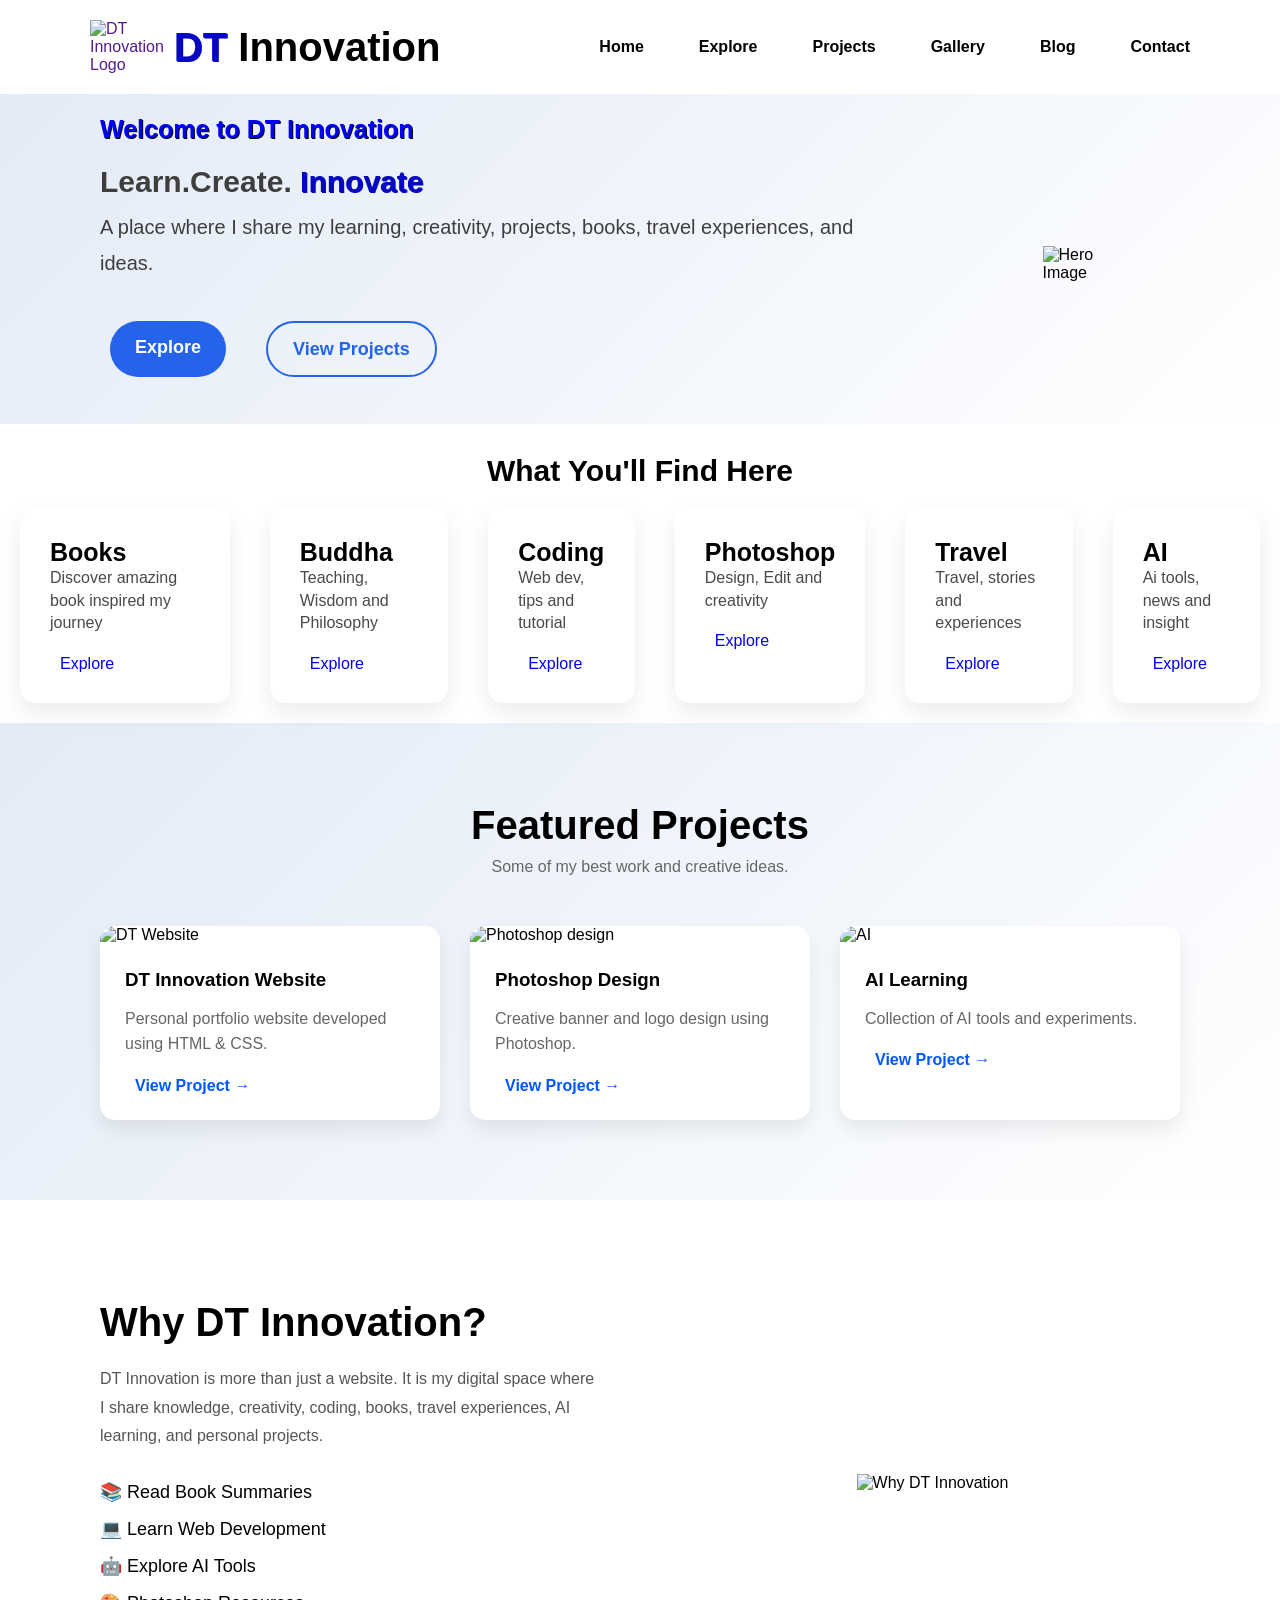
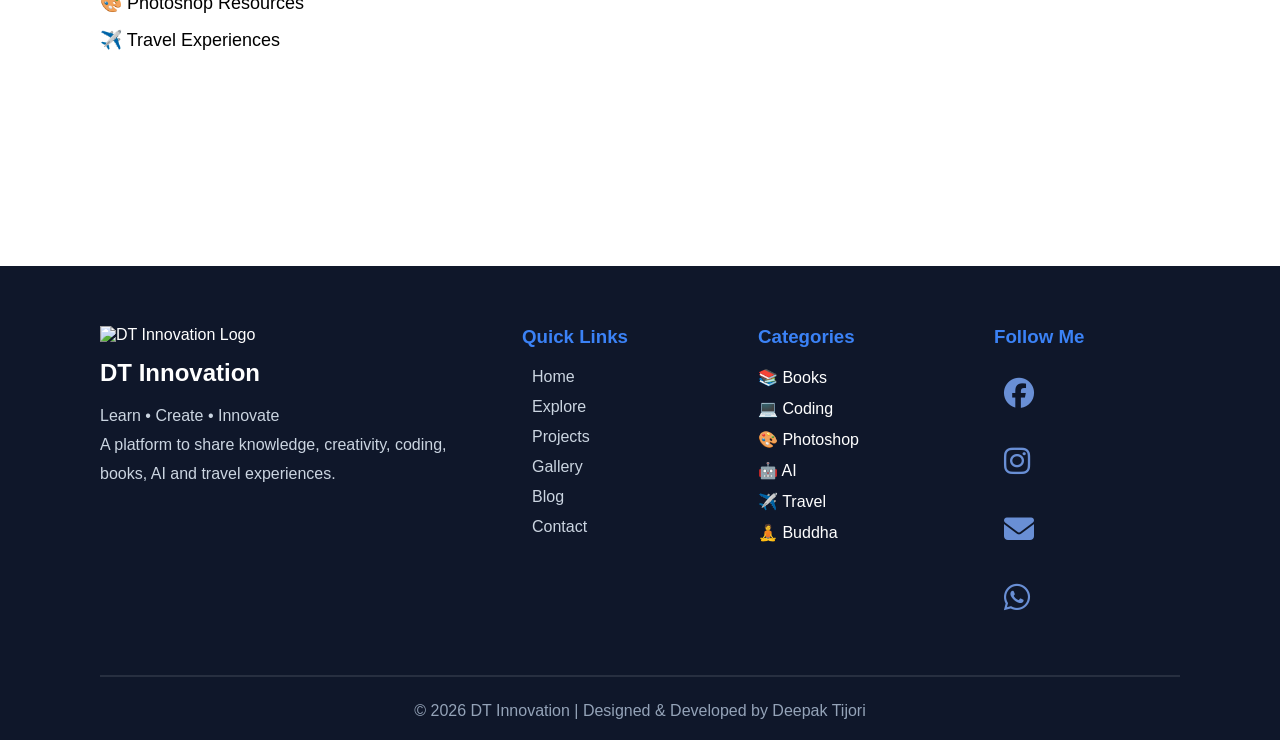
==== index.html @ 60b4a91d "Add files via upload" ====
<!DOCTYPE html>
<html lang="en">
<head>
    <meta charset="UTF-8">
    <meta name="viewport" content="width=device-width, initial-scale=1.0">
    <link rel="stylesheet" href="https://cdnjs.cloudflare.com/ajax/libs/font-awesome/6.7.2/css/all.min.css">
    <link rel="stylesheet" href="style.css">
    <title>DTINNOVATION</title>
</head>


<body>
    <header>
        <nav> 
  <div class="logo">
    <a href=""> <img src="image/logo.jpg" alt="DT Innovation Logo">  </a>

</div>

        <h2 class = "logo-name"> <span class = blue-color> DT </span> Innovation</h2>
        <ul>

        <li><a href="#">Home</a></li>
        <li><a href="#">Explore</a></li>
        <li><a href="#">Projects</a></li>
        <li><a href="#">Gallery</a></li>
        <li><a href="#">Blog</a></li>
        <li><a href="#">Contact</a></li>
        </ul>
    </nav>

</header>


<main>
        <!-- Hero Section      -->
    <section class ="hero">
       
        <div class ="hero-text">

        <h2> <span class = "logo-name-dt">Welcome to DT Innovation</span></h2>

        <h1>Learn.Create. <span class = "blue-color">Innovate</span></h1>

        <p >A place where I share my learning, creativity, projects, books, travel experiences, and ideas. </p>
        
            
            <!-- Buttons -->

        <div class="hero-btn">
            <a href="explore.html" class="btn">Explore</a>
             <a href="projects.html" class="btn btn2">View Projects</a>
        </div> </div>
      
        <div class = "hero-img">
            <img src="image/home.png" alt="Hero Image">
        </div>
    
    </section>

                            <!-- Find Here section -->
    <section>
        <h2 class="find"> What You'll Find Here</h2>

        <div class="cards">
            <div class="card">
                <h3>Books</h3>
                <p>Discover amazing book inspired my journey</p>
                <a href="books.html">Explore</a>
            </div>

            <div class = "card">
                <h3>Buddha</h3>
                <p>Teaching, Wisdom and Philosophy</p>
                <a href="buddha.html">Explore</a>
            </div>

            <div class="card">
                <h3>Coding</h3>
                <p>Web dev, tips and tutorial</p>
                <a href="coding.html">Explore</a>
            </div>

            <div class="card">
                <h3>Photoshop</h3>
                <p>Design, Edit and creativity</p>
                <a href="photoshop.html">Explore</a>
            </div>

            <div class="card">
                <h3>Travel</h3>
                <p>Travel, stories and experiences</p>
                <a href="travel.html">Explore</a>
            </div>

            <div class="card">
                <h3>AI</h3>
                <p>Ai tools, news and insight</p>
                <a href="ai.html">Explore</a>
            </div>
            

        </div>
    </section>

<!-- ================= Featured Projects ================= -->

<section class="projects">

    <div class="title">
        <h2>Featured Projects</h2>
        <p>Some of my best work and creative ideas.</p>
    </div>

    <div class="project-container">

        <div class="project-card">

            <img src="image/dt-website.png" alt="DT Website">

            <div class="project-content">

                <h3>DT Innovation Website</h3>

                <p>
                    Personal portfolio website developed using HTML & CSS.
                </p>

                <a href="#">View Project →</a>

            </div>

        </div>

        <div class="project-card">

            <img src="image/ps-design.png" alt="Photoshop design">

            <div class="project-content">

                <h3>Photoshop Design</h3>

                <p>
                    Creative banner and logo design using Photoshop.
                </p>

                <a href="#">View Project →</a>

            </div>

        </div>

        <div class="project-card">

            <img src="image/ai.png" alt="AI">

            <div class="project-content">

                <h3>AI Learning</h3>

                <p>
                    Collection of AI tools and experiments.
                </p>

                <a href="#">View Project →</a>

            </div>

        </div>

    </div>

</section>
  
<section class="why">

    <div class="why-left">

        <h2>Why DT Innovation?</h2>

        <p>
            DT Innovation is more than just a website.
            It is my digital space where I share knowledge,
            creativity, coding, books, travel experiences,
            AI learning, and personal projects.
        </p>

        <ul>
            <li>📚 Read Book Summaries</li>
            <li>💻 Learn Web Development</li>
            <li>🤖 Explore AI Tools</li>
            <li>🎨 Photoshop Resources</li>
            <li>✈️ Travel Experiences</li>
        </ul>

    </div>

    <div class="why-right">

        <img src="image/projec.png" alt="Why DT Innovation">

    </div>

</section>


</main>



<!-- ================= FOOTER ================= -->

<footer class="footer">

    <div class="footer-container">

        <!-- Logo -->
        <div class="footer-box">
            <img src="image/logo.jpg" alt="DT Innovation Logo" class="footer-logo">

            <h2>DT Innovation</h2>

            <p>
                Learn • Create • Innovate <br>
                A platform to share knowledge, creativity, coding,
                books, AI and travel experiences.
            </p>
        </div>

        <!-- Quick Links -->
        <div class="footer-box">

            <h3>Quick Links</h3>

            <ul>

                <li><a href="index.html">Home</a></li>

                <li><a href="explore.html">Explore</a></li>

                <li><a href="projects.html">Projects</a></li>

                <li><a href="gallery.html">Gallery</a></li>

                <li><a href="blog.html">Blog</a></li>

                <li><a href="contact.html">Contact</a></li>

            </ul>

        </div>

        <!-- Categories -->
        <div class="footer-box">

            <h3>Categories</h3>

            <ul>

                <li>📚 Books</li>

                <li>💻 Coding</li>

                <li>🎨 Photoshop</li>

                <li>🤖 AI</li>

                <li>✈️ Travel</li>

                <li>🧘 Buddha</li>

            </ul>

        </div>

        <!-- Contact -->
        <div class="footer-box">

    <h3>Follow Me</h3>


    <div class="social-icons">

        <a href="#"><i class="fa-brands fa-facebook"></i></a>

        <a href="#"><i class="fa-brands fa-instagram"></i></a>

        <a href="#"><i class="fa-solid fa-envelope"></i></a>

        <a href="#"><i class="fa-brands fa-whatsapp"></i></a>

    </div>

</div> </div>

    <hr>

    <div class="footer-bottom">

        <p>© 2026 DT Innovation | Designed & Developed by Deepak Tijori</p>

    </div>

</footer>
    



</body>
</html>
---- style.css ----
/* they remove browser default spacing */
*{          
    margin:0;
    padding:0;
    box-sizing: border-box;
}
.logo img {
    width: 100px;
    height: auto;
}

.logo-name{
     width: 1000px;
    font-size: 40px;
    font-weight :6px;
}

.logo-name-dt {
    color : blue;
    font-size: 25px;
    text-shadow: 1px 1px black
}

.blue-color{
    color: rgb(7, 7, 195);
    text-shadow: 1px 1px;
}

body{
    font-family: Arial, sans-serif;
    background: white;
}

nav{
    display:flex;
    justify-content:space-between;
    align-items:center;
    padding:20px 80px;
}

/* isse bullet hat jaayenge aur item ek line ho jaayega  */
nav ul{
    display: flex;
    list-style: none;
    gap: 35px;
}

nav ul li a{
    text-decoration: none;
    color: black;
    font-weight: 600;
}

nav ul li a:hover{
    color: blue
}



/* hero section  */
.hero{
    /* background:  rgb(232 240 243); */
    background: linear-gradient(135deg,#e3ebf7,#ffffff);
    display: flex;
    justify-content: left;
    align-items: center;
    padding: 7px 100px;
    gap: 100px;
}

.hero text{
    width: 50%;
}

.hero text h1{
    font-size: 60px;
    line-height: 1.2;
    margin-bottom: 20px;
}

.hero-text {
    font-size: 20px;
    line-height: 1.8;
    margin-bottom: 30px;
    color: #3f3e3e;
}

.hero image{
    width: 500px;
    height: 1px;
    display: flex;
    justify-content: center;
}

.hero-img img{
    padding:10px;
    margin: 30px;
    width: 500%;
    max-width: 450px;
    height: auto;
    margin-top: 40px;
}

   

.nav-bar-ul li a{
    text-decoration: dotted;
    color: black;
    font-weight: bold;

}

.hero-btn{
    display: flex;
    gap: 20px;
    margin-top: 30px;
}


/* buttons */
.btn{
    display: flex;
    padding: 10px 25px;
    background: #2563eb;
    color: white;
    text-decoration: none;
    border-radius: 100px;
    font-size: 18px;
    font-weight: 600;
    transition: 0.3s;
}

.btn:hover{
    background: #1d4ed8;
    transform: translateY(-3px);
}

.btn2{
    background: transparent;
    color: #2563eb;
    border: 2px solid #2563eb;
}

.btn2:hover{
    background: #2563eb;
    color: white;
}

/* what you will find here section */

.find{
    text-align: center;
    margin-top: 30px;
    font-size: 30px;
    
}
.cards{
    display: flex;
    gap= 30px;
}

.card{
    background: white;
    padding: 30px;
    margin: 20px;
    border-radius: 15px;
    box-shadow: 0 10px 25px rgba(0,0,0,0.08);
    transition: 0.3s;
}

.card:hover{
    transform: translateY(-10px);
     box-shadow: 0 20px 40px rgb(90 170 255 / 30%);
}

.card h3 {
    font-size: 25px;
    margin-buttom: 15px
}

.card p{
    color: #4a4949;
    line-height: 1.4;
    margin-bottom: 20px;
}


/* feautre project */
/* ===========================
   Featured Projects
=========================== */

.projects{
    padding:80px 100px;
background: linear-gradient(135deg,#e3ebf7,#ffffff);
}

.title{
    text-align:center;
    margin-bottom:50px;
}

.title h2{
    font-size:40px;
    margin-bottom:10px;
}

.title p{
    color:#666;
}

.project-container{

    display:grid;
    grid-template-columns:repeat(3,1fr);
    gap:30px;

}

.project-card{

    background:white;
    border-radius:15px;
    overflow:hidden;
    box-shadow:0 10px 20px rgba(0,0,0,.08);
    transition:.4s;

}

.project-card:hover{

    transform:translateY(-10px);

}

.project-card img{

    width:100%;
    height:220px;
    object-fit:cover;

}

.project-content{

    padding:25px;

}

.project-content h3{

    margin-bottom:15px;

}

.project-content p{

    color:#666;
    line-height:1.6;
    margin-bottom:20px;

}

.project-content a{

    color:#0057ff;
    text-decoration:none;
    font-weight:bold;

}
.why{
    display:flex;
    justify-content:space-between;
    align-items:center;
    margin-right: px;
    padding:100px;
    gap:90px;
}
.why-left{
    width:50%;
}

.why-right{
    width:50%;
    text-align:center;
}

.why-right img{
    width:100%;
    max-width:500px;
}

.why-left h2{
    font-size:40px;
    margin-bottom:20px;
}

.why-left p{
    color:#555;
    line-height:1.8;
    margin-bottom:30px;
}

.why-left ul{
    list-style:none;
}

.why-left ul li{
    margin:15px 0;
    font-size:18px;
}


/* ===========================
         FOOTER
=========================== */

.footer{

    background:#0f172a;
    color:white;
    margin-top:100px;
    padding:60px 100px 20px;

}

.footer-container{

    display:grid;
    grid-template-columns:2fr 1fr 1fr 1fr;
    gap:50px;

}

.footer-logo{

    width:80px;
    margin-bottom:15px;

}

.footer-box h2{

    margin-bottom:15px;

}

.footer-box h3{

    margin-bottom:20px;
    color:#3b82f6;

}

.footer-box p{

    color:#cbd5e1;
    line-height:1.8;

}

.footer-box ul{

    list-style:none;

}

.footer-box ul li{

    margin:12px 0;

}

.footer-box ul li a{

    text-decoration:none;
    color:#cbd5e1;
    transition:.3s;

}

.footer-box ul li a:hover{

    color:#3b82f6;
    padding-left:8px;

}

.footer hr{

    margin:50px 0 25px;
    border:1px solid rgba(255,255,255,.1);

}

.footer-bottom{
    text-align: center;
    
}

.footer-bottom p{
    color: #94a3b8;
    font-size: 16px;
    white-space: nowrap;   /* Text ko ek line me rakhega */
    margin: 0;
}

a{
    text-decoration: none;
    margin: 10px;
}

i{
    font-size: 30px;
    color: rgb(105, 143, 213);
    transition: 0.3s;
}

i:hover{
    color: blue;
}

.social-icons{
    display:flex;
    flex-direction:column;
    gap:15px;
    margin-top:20px;
}

.social-icons a{
    color:#4f8cff;
    font-size:28px;
    text-decoration:none;
}

.social-icons a:hover{
    color:white;
}
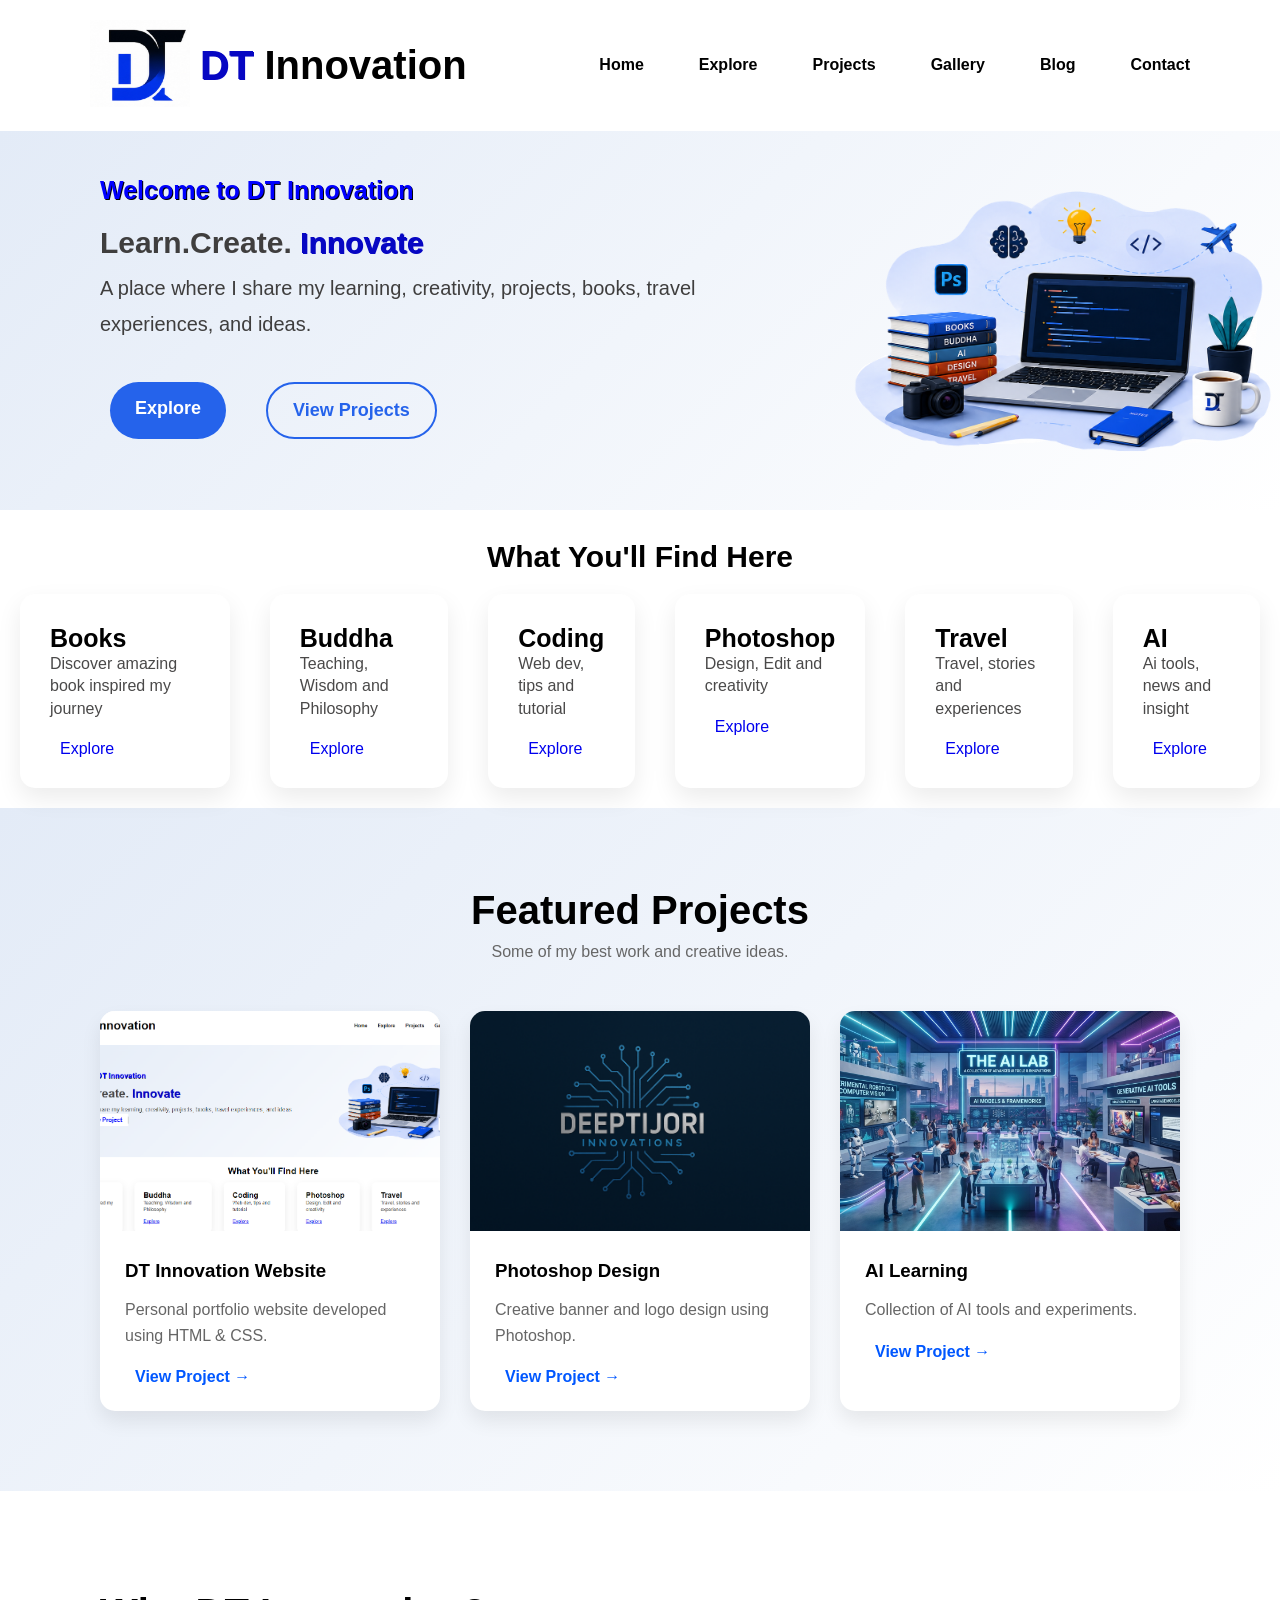
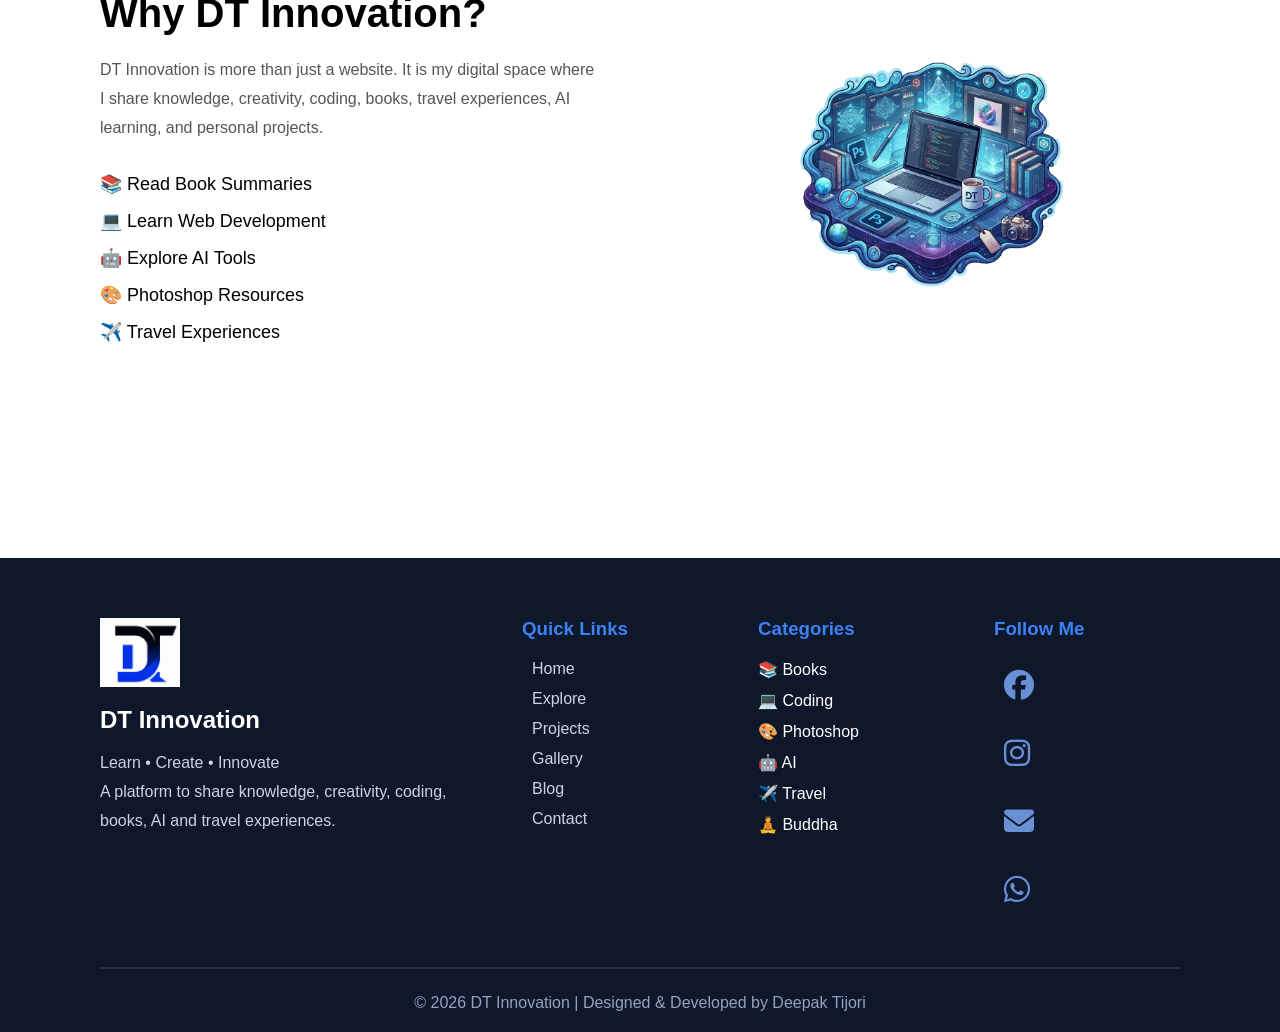
==== commit 14348dde: "Add files via upload" ====
--- a/index.html
+++ b/index.html
@@ -281,13 +281,13 @@
 
     <div class="social-icons">
 
-        <a href="#"><i class="fa-brands fa-facebook"></i></a>
-
-        <a href="#"><i class="fa-brands fa-instagram"></i></a>
-
-        <a href="#"><i class="fa-solid fa-envelope"></i></a>
-
-        <a href="#"><i class="fa-brands fa-whatsapp"></i></a>
+        <a href="https://www.facebook.com/share/1GzWCYs4DF/?mibextid=wwXIfr"><i class="fa-brands fa-facebook"></i></a>
+
+        <a href="https://www.instagram.com/mr_deepak_tijori_?igsh=MTEyZTg2c25iamU4cg=="><i class="fa-brands fa-instagram"></i></a>
+
+        <a href="mailto:dj399100@gmail.com"><i class="fa-solid fa-envelope"></i></a>
+
+        <a href="https://wa.me/919696800772"><i class="fa-brands fa-whatsapp"></i></a>
 
     </div>
 
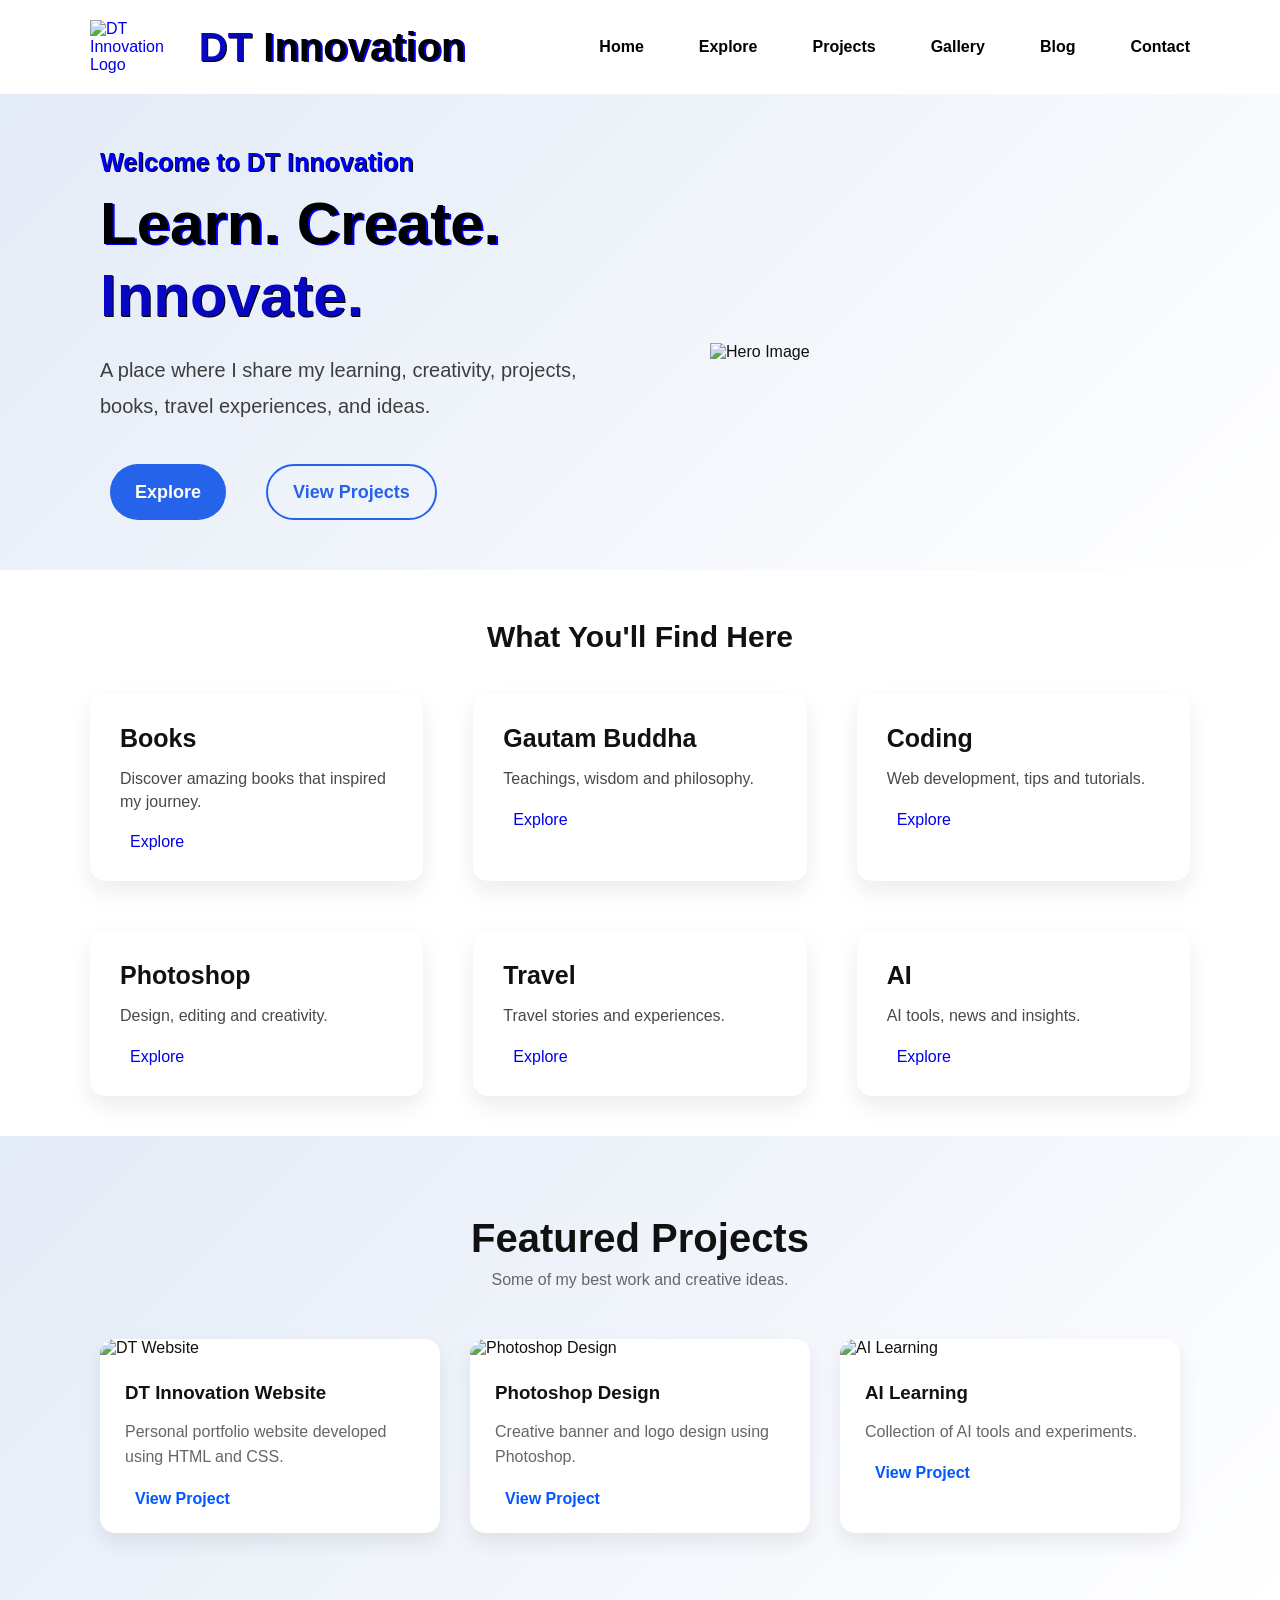
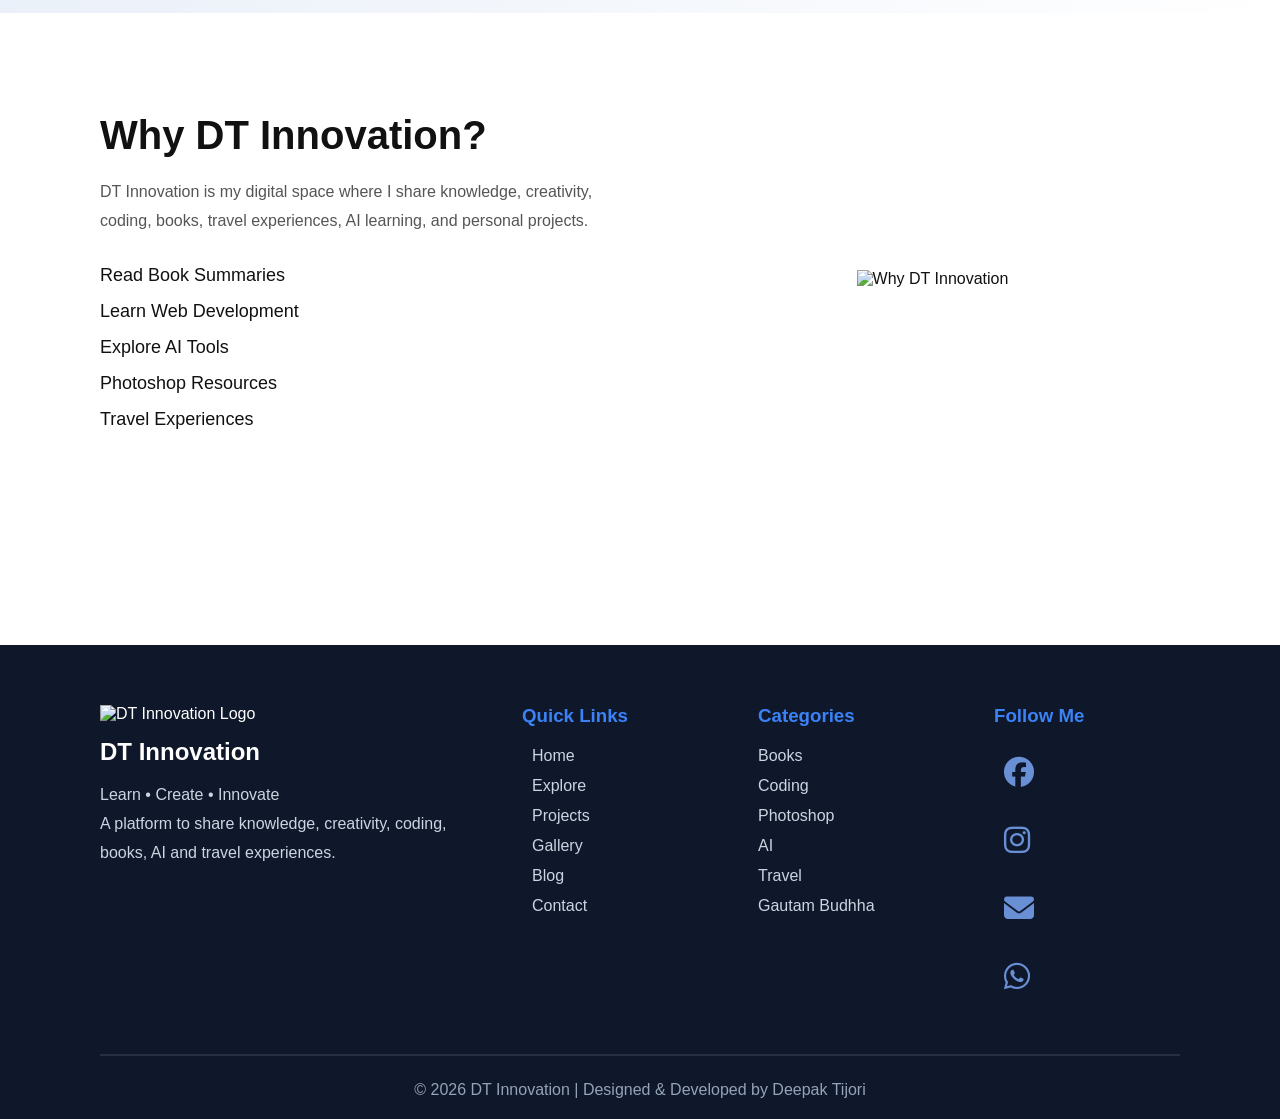
==== commit 36f7408c: "Add files via upload" ====
--- a/index.html
+++ b/index.html
@@ -1,310 +1,168 @@
 <!DOCTYPE html>
 <html lang="en">
 <head>
-    <meta charset="UTF-8">
-    <meta name="viewport" content="width=device-width, initial-scale=1.0">
-    <link rel="stylesheet" href="https://cdnjs.cloudflare.com/ajax/libs/font-awesome/6.7.2/css/all.min.css">
-    <link rel="stylesheet" href="style.css">
-    <title>DTINNOVATION</title>
+  <meta charset="UTF-8">
+  <meta name="viewport" content="width=device-width, initial-scale=1.0">
+  <link rel="stylesheet" href="https://cdnjs.cloudflare.com/ajax/libs/font-awesome/6.7.2/css/all.min.css">
+  <link rel="stylesheet" href="style.css">
+  <title>DT Innovation</title>
 </head>
 
+<body>
+  <header>
+    <nav>
+      <div class="logo">
+        <a href="index.html"> <img src="image/logo.jpg" alt="DT Innovation Logo"> </a>
+      </div>
 
-<body>
-    <header>
-        <nav> 
-  <div class="logo">
-    <a href=""> <img src="image/logo.jpg" alt="DT Innovation Logo">  </a>
+      <h2 class="logo-name"><span class="blue-color">DT</span> <span class="shadow"> Innovation </span></h2>
 
-</div>
+      <ul>
+        <li><a href="index.html">Home</a></li>
+        <li><a href="explore.html">Explore</a></li>
+        <li><a href="projects.html">Projects</a></li>
+        <li><a href="gallery.html">Gallery</a></li>
+        <li><a href="blog.html">Blog</a></li>
+        <li><a href="contact.html">Contact</a></li>
+      </ul>
+    </nav>
+  </header>
 
-        <h2 class = "logo-name"> <span class = blue-color> DT </span> Innovation</h2>
-        <ul>
-
-        <li><a href="#">Home</a></li>
-        <li><a href="#">Explore</a></li>
-        <li><a href="#">Projects</a></li>
-        <li><a href="#">Gallery</a></li>
-        <li><a href="#">Blog</a></li>
-        <li><a href="#">Contact</a></li>
-        </ul>
-    </nav>
-
-</header>
-
-
-<main>
-        <!-- Hero Section      -->
-    <section class ="hero">
-       
-        <div class ="hero-text">
-
-        <h2> <span class = "logo-name-dt">Welcome to DT Innovation</span></h2>
-
-        <h1>Learn.Create. <span class = "blue-color">Innovate</span></h1>
-
-        <p >A place where I share my learning, creativity, projects, books, travel experiences, and ideas. </p>
-        
-            
-            <!-- Buttons -->
+  <main>
+    <section class="hero">
+      <div class="hero-text">
+        <h2><span class="logo-name-dt">Welcome to DT Innovation</span></h2>
+        <h1><span class="shadow">Learn. Create. </span> <span class="blue-color">Innovate.</span></h1>
+        <p>A place where I share my learning, creativity, projects, books, travel experiences, and ideas.</p>
 
         <div class="hero-btn">
-            <a href="explore.html" class="btn">Explore</a>
-             <a href="projects.html" class="btn btn2">View Projects</a>
-        </div> </div>
-      
-        <div class = "hero-img">
-            <img src="image/home.png" alt="Hero Image">
+          <a href="explore.html" class="btn">Explore</a>
+          <a href="projects.html" class="btn btn2">View Projects</a>
         </div>
-    
+      </div>
+
+      <div class="hero-img">
+        <img src="image/home.png" alt="Hero Image">
+      </div>
     </section>
 
-                            <!-- Find Here section -->
     <section>
-        <h2 class="find"> What You'll Find Here</h2>
+      <h2 class="find">What You'll Find Here</h2>
 
-        <div class="cards">
-            <div class="card">
-                <h3>Books</h3>
-                <p>Discover amazing book inspired my journey</p>
-                <a href="books.html">Explore</a>
-            </div>
-
-            <div class = "card">
-                <h3>Buddha</h3>
-                <p>Teaching, Wisdom and Philosophy</p>
-                <a href="buddha.html">Explore</a>
-            </div>
-
-            <div class="card">
-                <h3>Coding</h3>
-                <p>Web dev, tips and tutorial</p>
-                <a href="coding.html">Explore</a>
-            </div>
-
-            <div class="card">
-                <h3>Photoshop</h3>
-                <p>Design, Edit and creativity</p>
-                <a href="photoshop.html">Explore</a>
-            </div>
-
-            <div class="card">
-                <h3>Travel</h3>
-                <p>Travel, stories and experiences</p>
-                <a href="travel.html">Explore</a>
-            </div>
-
-            <div class="card">
-                <h3>AI</h3>
-                <p>Ai tools, news and insight</p>
-                <a href="ai.html">Explore</a>
-            </div>
-            
-
-        </div>
+      <div class="cards">
+        <div class="card"><h3>Books</h3><p>Discover amazing books that inspired my journey.</p><a href="Explore/Books.html">Explore</a></div>
+        <div class="card"><h3>Gautam Buddha</h3><p>Teachings, wisdom and philosophy.</p><a href="buddha.html">Explore</a></div>
+        <div class="card"><h3>Coding</h3><p>Web development, tips and tutorials.</p><a href="coding.html">Explore</a></div>
+        <div class="card"><h3>Photoshop</h3><p>Design, editing and creativity.</p><a href="photoshop.html">Explore</a></div>
+        <div class="card"><h3>Travel</h3><p>Travel stories and experiences.</p><a href="travel.html">Explore</a></div>
+        <div class="card"><h3>AI</h3><p>AI tools, news and insights.</p><a href="ai.html">Explore</a></div>
+      </div>
     </section>
 
-<!-- ================= Featured Projects ================= -->
-
-<section class="projects">
-
-    <div class="title">
+    <section class="projects">
+      <div class="title">
         <h2>Featured Projects</h2>
         <p>Some of my best work and creative ideas.</p>
-    </div>
+      </div>
 
-    <div class="project-container">
-
+      <div class="project-container">
         <div class="project-card">
-
-            <img src="image/dt-website.png" alt="DT Website">
-
-            <div class="project-content">
-
-                <h3>DT Innovation Website</h3>
-
-                <p>
-                    Personal portfolio website developed using HTML & CSS.
-                </p>
-
-                <a href="#">View Project →</a>
-
-            </div>
-
+          <img src="image/dt-website.png" alt="DT Website">
+          <div class="project-content">
+            <h3>DT Innovation Website</h3>
+            <p>Personal portfolio website developed using HTML and CSS.</p>
+            <a href="#">View Project</a>
+          </div>
         </div>
 
         <div class="project-card">
-
-            <img src="image/ps-design.png" alt="Photoshop design">
-
-            <div class="project-content">
-
-                <h3>Photoshop Design</h3>
-
-                <p>
-                    Creative banner and logo design using Photoshop.
-                </p>
-
-                <a href="#">View Project →</a>
-
-            </div>
-
+          <img src="image/ps-design.png" alt="Photoshop Design">
+          <div class="project-content">
+            <h3>Photoshop Design</h3>
+            <p>Creative banner and logo design using Photoshop.</p>
+            <a href="#">View Project</a>
+          </div>
         </div>
 
         <div class="project-card">
+          <img src="image/ai.png" alt="AI Learning">
+          <div class="project-content">
+            <h3>AI Learning</h3>
+            <p>Collection of AI tools and experiments.</p>
+            <a href="#">View Project</a>
+          </div>
+        </div>
+      </div>
+    </section>
 
-            <img src="image/ai.png" alt="AI">
-
-            <div class="project-content">
-
-                <h3>AI Learning</h3>
-
-                <p>
-                    Collection of AI tools and experiments.
-                </p>
-
-                <a href="#">View Project →</a>
-
-            </div>
-
-        </div>
-
-    </div>
-
-</section>
-  
-<section class="why">
-
-    <div class="why-left">
-
+    <section class="why">
+      <div class="why-left">
         <h2>Why DT Innovation?</h2>
-
-        <p>
-            DT Innovation is more than just a website.
-            It is my digital space where I share knowledge,
-            creativity, coding, books, travel experiences,
-            AI learning, and personal projects.
-        </p>
+        <p>DT Innovation is my digital space where I share knowledge, creativity, coding, books, travel experiences, AI learning, and personal projects.</p>
 
         <ul>
-            <li>📚 Read Book Summaries</li>
-            <li>💻 Learn Web Development</li>
-            <li>🤖 Explore AI Tools</li>
-            <li>🎨 Photoshop Resources</li>
-            <li>✈️ Travel Experiences</li>
+          <li>Read Book Summaries</li>
+          <li>Learn Web Development</li>
+          <li>Explore AI Tools</li>
+          <li>Photoshop Resources</li>
+          <li>Travel Experiences</li>
         </ul>
+      </div>
 
+      <div class="why-right">
+        <img src="image/projec.png" alt="Why DT Innovation">
+      </div>
+    </section>
+  </main>
+
+  <footer class="footer">
+    <div class="footer-container">
+      <div class="footer-box">
+        <img src="image/logo.jpg" alt="DT Innovation Logo" class="footer-logo">
+        <h2>DT Innovation</h2>
+        <p>Learn • Create • Innovate <br>A platform to share knowledge, creativity, coding, books, AI and travel experiences.</p>
+      </div>
+
+      <div class="footer-box">
+        <h3>Quick Links</h3>
+        <ul>
+          <li><a href="index.html">Home</a></li>
+          <li><a href="explore.html">Explore</a></li>
+          <li><a href="projects.html">Projects</a></li>
+          <li><a href="gallery.html">Gallery</a></li>
+          <li><a href="blog.html">Blog</a></li>
+          <li><a href="contact.html">Contact</a></li>
+        </ul>
+      </div>
+
+      <div class="footer-box">
+        <h3>Categories</h3>
+        <ul>
+          <li>Books</li>
+          <li>Coding</li>
+          <li>Photoshop</li>
+          <li>AI</li>
+          <li>Travel</li>
+          <li>Gautam Budhha</li>
+        </ul>
+      </div>
+
+      <div class="footer-box">
+        <h3>Follow Me</h3>
+        <div class="social-icons">
+          <a href="https://www.facebook.com/share/1GzWCYs4DF/?mibextid=wwXIfr"><i class="fa-brands fa-facebook"></i></a>
+          <a href="https://www.instagram.com/mr_deepak_tijori_?igsh=MTEyZTg2c25iamU4cg=="><i class="fa-brands fa-instagram"></i></a>
+          <a href="mailto:dj399100@gmail.com"><i class="fa-solid fa-envelope"></i></a>
+          <a href="https://wa.me/919696800772"><i class="fa-brands fa-whatsapp"></i></a>
+        </div>
+      </div>
     </div>
-
-    <div class="why-right">
-
-        <img src="image/projec.png" alt="Why DT Innovation">
-
-    </div>
-
-</section>
-
-
-</main>
-
-
-
-<!-- ================= FOOTER ================= -->
-
-<footer class="footer">
-
-    <div class="footer-container">
-
-        <!-- Logo -->
-        <div class="footer-box">
-            <img src="image/logo.jpg" alt="DT Innovation Logo" class="footer-logo">
-
-            <h2>DT Innovation</h2>
-
-            <p>
-                Learn • Create • Innovate <br>
-                A platform to share knowledge, creativity, coding,
-                books, AI and travel experiences.
-            </p>
-        </div>
-
-        <!-- Quick Links -->
-        <div class="footer-box">
-
-            <h3>Quick Links</h3>
-
-            <ul>
-
-                <li><a href="index.html">Home</a></li>
-
-                <li><a href="explore.html">Explore</a></li>
-
-                <li><a href="projects.html">Projects</a></li>
-
-                <li><a href="gallery.html">Gallery</a></li>
-
-                <li><a href="blog.html">Blog</a></li>
-
-                <li><a href="contact.html">Contact</a></li>
-
-            </ul>
-
-        </div>
-
-        <!-- Categories -->
-        <div class="footer-box">
-
-            <h3>Categories</h3>
-
-            <ul>
-
-                <li>📚 Books</li>
-
-                <li>💻 Coding</li>
-
-                <li>🎨 Photoshop</li>
-
-                <li>🤖 AI</li>
-
-                <li>✈️ Travel</li>
-
-                <li>🧘 Buddha</li>
-
-            </ul>
-
-        </div>
-
-        <!-- Contact -->
-        <div class="footer-box">
-
-    <h3>Follow Me</h3>
-
-
-    <div class="social-icons">
-
-        <a href="https://www.facebook.com/share/1GzWCYs4DF/?mibextid=wwXIfr"><i class="fa-brands fa-facebook"></i></a>
-
-        <a href="https://www.instagram.com/mr_deepak_tijori_?igsh=MTEyZTg2c25iamU4cg=="><i class="fa-brands fa-instagram"></i></a>
-
-        <a href="mailto:dj399100@gmail.com"><i class="fa-solid fa-envelope"></i></a>
-
-        <a href="https://wa.me/919696800772"><i class="fa-brands fa-whatsapp"></i></a>
-
-    </div>
-
-</div> </div>
 
     <hr>
 
     <div class="footer-bottom">
-
-        <p>© 2026 DT Innovation | Designed & Developed by Deepak Tijori</p>
-
+      <p>© 2026 DT Innovation | Designed & Developed by Deepak Tijori</p>
     </div>
-
-</footer>
-    
-
-
-
+  </footer>
 </body>
 </html>
--- a/style.css
+++ b/style.css
@@ -1,438 +1,578 @@
-/* they remove browser default spacing */
-*{          
-    margin:0;
-    padding:0;
-    box-sizing: border-box;
-}
-.logo img {
-    width: 100px;
-    height: auto;
+/* Base reset */
+*{
+  margin:0;
+  padding:0;
+  box-sizing:border-box;
+}
+
+body{
+  font-family:Arial, sans-serif;
+  background:white;
+  color:#111;
+}
+
+img{
+  max-width:100%;
+  height:auto;
+}
+
+a{
+  text-decoration:none;
+  margin:10px;
+}
+
+/* Header */
+nav{
+  display:flex;
+  justify-content:space-between;
+  align-items:center;
+  padding:20px 80px;
+}
+
+.logo img{
+  width:100px;
+  height:auto;
 }
 
 .logo-name{
-     width: 1000px;
-    font-size: 40px;
-    font-weight :6px;
-}
-
-.logo-name-dt {
-    color : blue;
-    font-size: 25px;
-    text-shadow: 1px 1px black
+  margin-left:25px;
+  width:100%;
+  max-width:1000px;
+  font-size:40px;
+  font-weight:600;
+}
+
+.logo-name-dt{
+  color:blue;
+  font-size:25px;
+  text-shadow:1px 1px black;
 }
 
 .blue-color{
-    color: rgb(7, 7, 195);
-    text-shadow: 1px 1px;
-}
-
-body{
-    font-family: Arial, sans-serif;
-    background: white;
-}
-
-nav{
-    display:flex;
-    justify-content:space-between;
+  color:rgb(7, 7, 195);
+  text-shadow:1px 1px black;
+}
+
+.shadow{
+  color: black;
+  text-shadow: 2px 1px blue;
+}
+
+nav ul{
+  display:flex;
+  list-style:none;
+  gap:35px;
+}
+
+nav ul li a{
+  color:black;
+  font-weight:600;
+}
+
+nav ul li a:hover{
+  color:blue;
+}
+
+/* Hero section */
+.hero{
+  background:linear-gradient(135deg,#e3ebf7,#ffffff);
+  display:flex;
+  align-items:center;
+  padding:40px 100px;
+  gap:100px;
+}
+
+.hero-text{
+  width:50%;
+  font-size:20px;
+  line-height:1.8;
+  color:#3f3e3e;
+}
+
+.hero-text h1{
+  font-size:60px;
+  line-height:1.2;
+  margin-bottom:20px;
+}
+
+.hero-img{
+  width:50%;
+  display:flex;
+  justify-content:center;
+}
+
+.hero-img img{
+  width:100%;
+  max-width:450px;
+  margin-top:40px;
+}
+
+.hero-btn{
+  display:flex;
+  gap:20px;
+  margin-top:30px;
+}
+
+/* Buttons */
+.btn{
+  display:flex;
+  justify-content:center;
+  align-items:center;
+  padding:10px 25px;
+  background:#2563eb;
+  color:white;
+  border-radius:100px;
+  font-size:18px;
+  font-weight:600;
+  transition:0.3s;
+}
+
+.btn:hover{
+  background:#1d4ed8;
+  transform:translateY(-3px);
+}
+
+.btn2{
+  background:transparent;
+  color:#2563eb;
+  border:2px solid #2563eb;
+}
+
+.btn2:hover{
+  background:#2563eb;
+  color:white;
+}
+
+/* Cards section */
+.find{
+  text-align:center;
+  margin-top:50px;
+  font-size:30px;
+}
+
+.cards{
+  display:flex;
+  gap:30px;
+  flex-wrap:wrap;
+  justify-content:center;
+  padding:30px 80px;
+}
+
+.card{
+  background:white;
+  padding:30px;
+  margin:10px;
+  border-radius:15px;
+  box-shadow:0 10px 25px rgba(0,0,0,0.08);
+  transition:0.3s;
+  flex:1 1 250px;
+  max-width:350px;
+}
+
+.card:hover{
+  transform:translateY(-10px);
+  box-shadow:0 20px 40px rgb(90 170 255 / 30%);
+}
+
+.card h3{
+  font-size:25px;
+  margin-bottom:15px;
+}
+
+.card p{
+  color:#4a4949;
+  line-height:1.4;
+  margin-bottom:20px;
+}
+
+/* Featured projects */
+.projects{
+  padding:80px 100px;
+  background:linear-gradient(135deg,#e3ebf7,#ffffff);
+}
+
+.title{
+  text-align:center;
+  margin-bottom:50px;
+}
+
+.title h2{
+  font-size:40px;
+  margin-bottom:10px;
+}
+
+.title p{
+  color:#666;
+}
+
+.project-container{
+  display:grid;
+  grid-template-columns:repeat(3,1fr);
+  gap:30px;
+}
+
+.project-card{
+  background:white;
+  border-radius:15px;
+  overflow:hidden;
+  box-shadow:0 10px 20px rgba(0,0,0,.08);
+  transition:.4s;
+}
+
+.project-card:hover{
+  transform:translateY(-10px);
+}
+
+.project-card img{
+  width:100%;
+  height:220px;
+  object-fit:cover;
+}
+
+.project-content{
+  padding:25px;
+}
+
+.project-content h3{
+  margin-bottom:15px;
+}
+
+.project-content p{
+  color:#666;
+  line-height:1.6;
+  margin-bottom:20px;
+}
+
+.project-content a{
+  color:#0057ff;
+  font-weight:bold;
+}
+
+/* Why section */
+.why{
+  display:flex;
+  justify-content:space-between;
+  align-items:center;
+  padding:100px;
+  gap:90px;
+}
+
+.why-left,
+.why-right{
+  width:50%;
+}
+
+.why-right{
+  text-align:center;
+}
+
+.why-right img{
+  width:100%;
+  max-width:500px;
+}
+
+.why-left h2{
+  font-size:40px;
+  margin-bottom:20px;
+}
+
+.why-left p{
+  color:#555;
+  line-height:1.8;
+  margin-bottom:30px;
+}
+
+.why-left ul{
+  list-style:none;
+}
+
+.why-left ul li{
+  margin:15px 0;
+  font-size:18px;
+}
+
+/* Footer */
+.footer{
+  background:#0f172a;
+  color:white;
+  margin-top:100px;
+  padding:60px 100px 20px;
+}
+
+.footer-container{
+  display:grid;
+  grid-template-columns:2fr 1fr 1fr 1fr;
+  gap:50px;
+}
+
+.footer-logo{
+  width:80px;
+  margin-bottom:15px;
+}
+
+.footer-box h2{
+  margin-bottom:15px;
+}
+
+.footer-box h3{
+  margin-bottom:20px;
+  color:#3b82f6;
+}
+
+.footer-box p{
+  color:#cbd5e1;
+  line-height:1.8;
+}
+
+.footer-box ul{
+  list-style:none;
+}
+
+.footer-box ul li{
+  margin:12px 0;
+  color:#cbd5e1;
+}
+
+.footer-box ul li a{
+  color:#cbd5e1;
+  transition:.3s;
+}
+
+.footer-box ul li a:hover{
+  color:#3b82f6;
+  padding-left:8px;
+}
+
+.footer hr{
+  margin:50px 0 25px;
+  border:1px solid rgba(255,255,255,.1);
+}
+
+.footer-bottom{
+  text-align:center;
+}
+
+.footer-bottom p{
+  color:#94a3b8;
+  font-size:16px;
+}
+
+i{
+  font-size:30px;
+  color:rgb(105, 143, 213);
+  transition:0.3s;
+}
+
+i:hover{
+  color:blue;
+}
+
+.social-icons{
+  display:flex;
+  flex-direction:column;
+  gap:15px;
+  margin-top:20px;
+}
+
+.social-icons a{
+  color:#4f8cff;
+  font-size:28px;
+}
+
+/* Responsive update: tablet screen */
+@media (max-width:992px){
+  nav{
+    padding:18px 40px;
+  }
+
+  nav ul{
+    gap:20px;
+  }
+
+  .hero{
+    padding:50px;
+    gap:50px;
+  }
+
+  .hero-text h1{
+    font-size:44px;
+  }
+
+  .projects{
+    padding:60px 50px;
+  }
+
+  .project-container{
+    grid-template-columns:repeat(2,1fr);
+  }
+
+  .why{
+    padding:70px 50px;
+    gap:50px;
+  }
+
+  .footer{
+    padding:50px 50px 20px;
+  }
+
+  .footer-container{
+    grid-template-columns:repeat(2,1fr);
+  }
+}
+
+/* Responsive update: phone screen */
+@media (max-width:768px){
+  nav{
+    flex-direction:column;
+    padding:16px 20px;
+    gap:15px;
+  }
+
+  .logo-name{
+    font-size:30px;
+    text-align:center;
+  }
+
+  nav ul{
+    flex-direction:column;
     align-items:center;
-    padding:20px 80px;
-}
-
-/* isse bullet hat jaayenge aur item ek line ho jaayega  */
-nav ul{
-    display: flex;
-    list-style: none;
-    gap: 35px;
-}
-
-nav ul li a{
-    text-decoration: none;
-    color: black;
-    font-weight: 600;
-}
-
-nav ul li a:hover{
-    color: blue
-}
-
-
-
-/* hero section  */
-.hero{
-    /* background:  rgb(232 240 243); */
-    background: linear-gradient(135deg,#e3ebf7,#ffffff);
-    display: flex;
-    justify-content: left;
-    align-items: center;
-    padding: 7px 100px;
-    gap: 100px;
-}
-
-.hero text{
-    width: 50%;
-}
-
-.hero text h1{
-    font-size: 60px;
-    line-height: 1.2;
-    margin-bottom: 20px;
-}
-
-.hero-text {
-    font-size: 20px;
-    line-height: 1.8;
-    margin-bottom: 30px;
-    color: #3f3e3e;
-}
-
-.hero image{
-    width: 500px;
-    height: 1px;
-    display: flex;
-    justify-content: center;
-}
-
-.hero-img img{
-    padding:10px;
-    margin: 30px;
-    width: 500%;
-    max-width: 450px;
-    height: auto;
-    margin-top: 40px;
-}
-
-   
-
-.nav-bar-ul li a{
-    text-decoration: dotted;
-    color: black;
-    font-weight: bold;
-
-}
-
-.hero-btn{
-    display: flex;
-    gap: 20px;
-    margin-top: 30px;
-}
-
-
-/* buttons */
-.btn{
-    display: flex;
-    padding: 10px 25px;
-    background: #2563eb;
-    color: white;
-    text-decoration: none;
-    border-radius: 100px;
-    font-size: 18px;
-    font-weight: 600;
-    transition: 0.3s;
-}
-
-.btn:hover{
-    background: #1d4ed8;
-    transform: translateY(-3px);
-}
-
-.btn2{
-    background: transparent;
-    color: #2563eb;
-    border: 2px solid #2563eb;
-}
-
-.btn2:hover{
-    background: #2563eb;
-    color: white;
-}
-
-/* what you will find here section */
-
-.find{
-    text-align: center;
-    margin-top: 30px;
-    font-size: 30px;
-    
-}
-.cards{
-    display: flex;
-    gap= 30px;
-}
-
-.card{
-    background: white;
-    padding: 30px;
-    margin: 20px;
-    border-radius: 15px;
-    box-shadow: 0 10px 25px rgba(0,0,0,0.08);
-    transition: 0.3s;
-}
-
-.card:hover{
-    transform: translateY(-10px);
-     box-shadow: 0 20px 40px rgb(90 170 255 / 30%);
-}
-
-.card h3 {
-    font-size: 25px;
-    margin-buttom: 15px
-}
-
-.card p{
-    color: #4a4949;
-    line-height: 1.4;
-    margin-bottom: 20px;
-}
-
-
-/* feautre project */
-/* ===========================
-   Featured Projects
-=========================== */
-
-.projects{
-    padding:80px 100px;
-background: linear-gradient(135deg,#e3ebf7,#ffffff);
-}
-
-.title{
+    gap:12px;
+  }
+
+  .hero{
+    flex-direction:column;
     text-align:center;
-    margin-bottom:50px;
-}
-
-.title h2{
-    font-size:40px;
-    margin-bottom:10px;
-}
-
-.title p{
-    color:#666;
-}
-
-.project-container{
-
-    display:grid;
-    grid-template-columns:repeat(3,1fr);
+    padding:40px 20px;
+    gap:25px;
+  }
+
+  .hero-text,
+  .hero-img{
+    width:100%;
+  }
+
+  .hero-text h1{
+    font-size:34px;
+  }
+
+  .hero-text{
+    font-size:16px;
+    line-height:1.6;
+  }
+
+  .hero-img img{
+    max-width:330px;
+    margin-top:15px;
+  }
+
+  .hero-btn{
+    justify-content:center;
+    flex-wrap:wrap;
+    gap:12px;
+  }
+
+  .btn{
+    font-size:16px;
+    padding:10px 20px;
+  }
+
+  .cards{
+    padding:25px 20px;
+    flex-direction:column;
+    align-items:center;
+  }
+
+  .card{
+    width:100%;
+    max-width:420px;
+  }
+
+  .projects{
+    padding:50px 20px;
+  }
+
+  .title h2{
+    font-size:30px;
+  }
+
+  .project-container{
+    grid-template-columns:1fr;
+  }
+
+  .why{
+    flex-direction:column;
+    text-align:center;
+    padding:50px 20px;
     gap:30px;
-
-}
-
-.project-card{
-
-    background:white;
-    border-radius:15px;
-    overflow:hidden;
-    box-shadow:0 10px 20px rgba(0,0,0,.08);
-    transition:.4s;
-
-}
-
-.project-card:hover{
-
-    transform:translateY(-10px);
-
-}
-
-.project-card img{
-
+  }
+
+  .why-left,
+  .why-right{
     width:100%;
-    height:220px;
-    object-fit:cover;
-
-}
-
-.project-content{
-
-    padding:25px;
-
-}
-
-.project-content h3{
-
-    margin-bottom:15px;
-
-}
-
-.project-content p{
-
-    color:#666;
-    line-height:1.6;
-    margin-bottom:20px;
-
-}
-
-.project-content a{
-
-    color:#0057ff;
-    text-decoration:none;
-    font-weight:bold;
-
-}
-.why{
-    display:flex;
-    justify-content:space-between;
+  }
+
+  .why-left h2{
+    font-size:30px;
+  }
+
+  .footer{
+    margin-top:50px;
+    padding:45px 20px 20px;
+    text-align:center;
+  }
+
+  .footer-container{
+    grid-template-columns:1fr;
+    gap:30px;
+  }
+
+  .footer-logo{
+    margin-left:auto;
+    margin-right:auto;
+  }
+
+  .social-icons{
     align-items:center;
-    margin-right: px;
-    padding:100px;
-    gap:90px;
-}
-.why-left{
-    width:50%;
-}
-
-.why-right{
-    width:50%;
-    text-align:center;
-}
-
-.why-right img{
+  }
+}
+
+/* Responsive update: small phone screen */
+@media (max-width:480px){
+  .logo img{
+    width:80px;
+  }
+
+  .logo-name{
+    font-size:24px;
+  }
+
+  .logo-name-dt{
+    font-size:20px;
+  }
+
+  .hero-text h1{
+    font-size:28px;
+  }
+
+  .hero-text{
+    font-size:15px;
+  }
+
+  .btn{
     width:100%;
-    max-width:500px;
-}
-
-.why-left h2{
-    font-size:40px;
-    margin-bottom:20px;
-}
-
-.why-left p{
-    color:#555;
-    line-height:1.8;
-    margin-bottom:30px;
-}
-
-.why-left ul{
-    list-style:none;
-}
-
-.why-left ul li{
-    margin:15px 0;
-    font-size:18px;
-}
-
-
-/* ===========================
-         FOOTER
-=========================== */
-
-.footer{
-
-    background:#0f172a;
-    color:white;
-    margin-top:100px;
-    padding:60px 100px 20px;
-
-}
-
-.footer-container{
-
-    display:grid;
-    grid-template-columns:2fr 1fr 1fr 1fr;
-    gap:50px;
-
-}
-
-.footer-logo{
-
-    width:80px;
-    margin-bottom:15px;
-
-}
-
-.footer-box h2{
-
-    margin-bottom:15px;
-
-}
-
-.footer-box h3{
-
-    margin-bottom:20px;
-    color:#3b82f6;
-
-}
-
-.footer-box p{
-
-    color:#cbd5e1;
-    line-height:1.8;
-
-}
-
-.footer-box ul{
-
-    list-style:none;
-
-}
-
-.footer-box ul li{
-
-    margin:12px 0;
-
-}
-
-.footer-box ul li a{
-
-    text-decoration:none;
-    color:#cbd5e1;
-    transition:.3s;
-
-}
-
-.footer-box ul li a:hover{
-
-    color:#3b82f6;
-    padding-left:8px;
-
-}
-
-.footer hr{
-
-    margin:50px 0 25px;
-    border:1px solid rgba(255,255,255,.1);
-
-}
-
-.footer-bottom{
-    text-align: center;
-    
-}
-
-.footer-bottom p{
-    color: #94a3b8;
-    font-size: 16px;
-    white-space: nowrap;   /* Text ko ek line me rakhega */
-    margin: 0;
-}
-
-a{
-    text-decoration: none;
-    margin: 10px;
-}
-
-i{
-    font-size: 30px;
-    color: rgb(105, 143, 213);
-    transition: 0.3s;
-}
-
-i:hover{
-    color: blue;
-}
-
-.social-icons{
-    display:flex;
-    flex-direction:column;
-    gap:15px;
-    margin-top:20px;
-}
-
-.social-icons a{
-    color:#4f8cff;
-    font-size:28px;
-    text-decoration:none;
-}
-
-.social-icons a:hover{
-    color:white;
+    max-width:240px;
+  }
+
+  .card{
+    padding:22px;
+  }
+
+  .project-content{
+    padding:20px;
+  }
+
+  .footer-bottom p{
+    font-size:14px;
+    line-height:1.5;
+  }
 }
